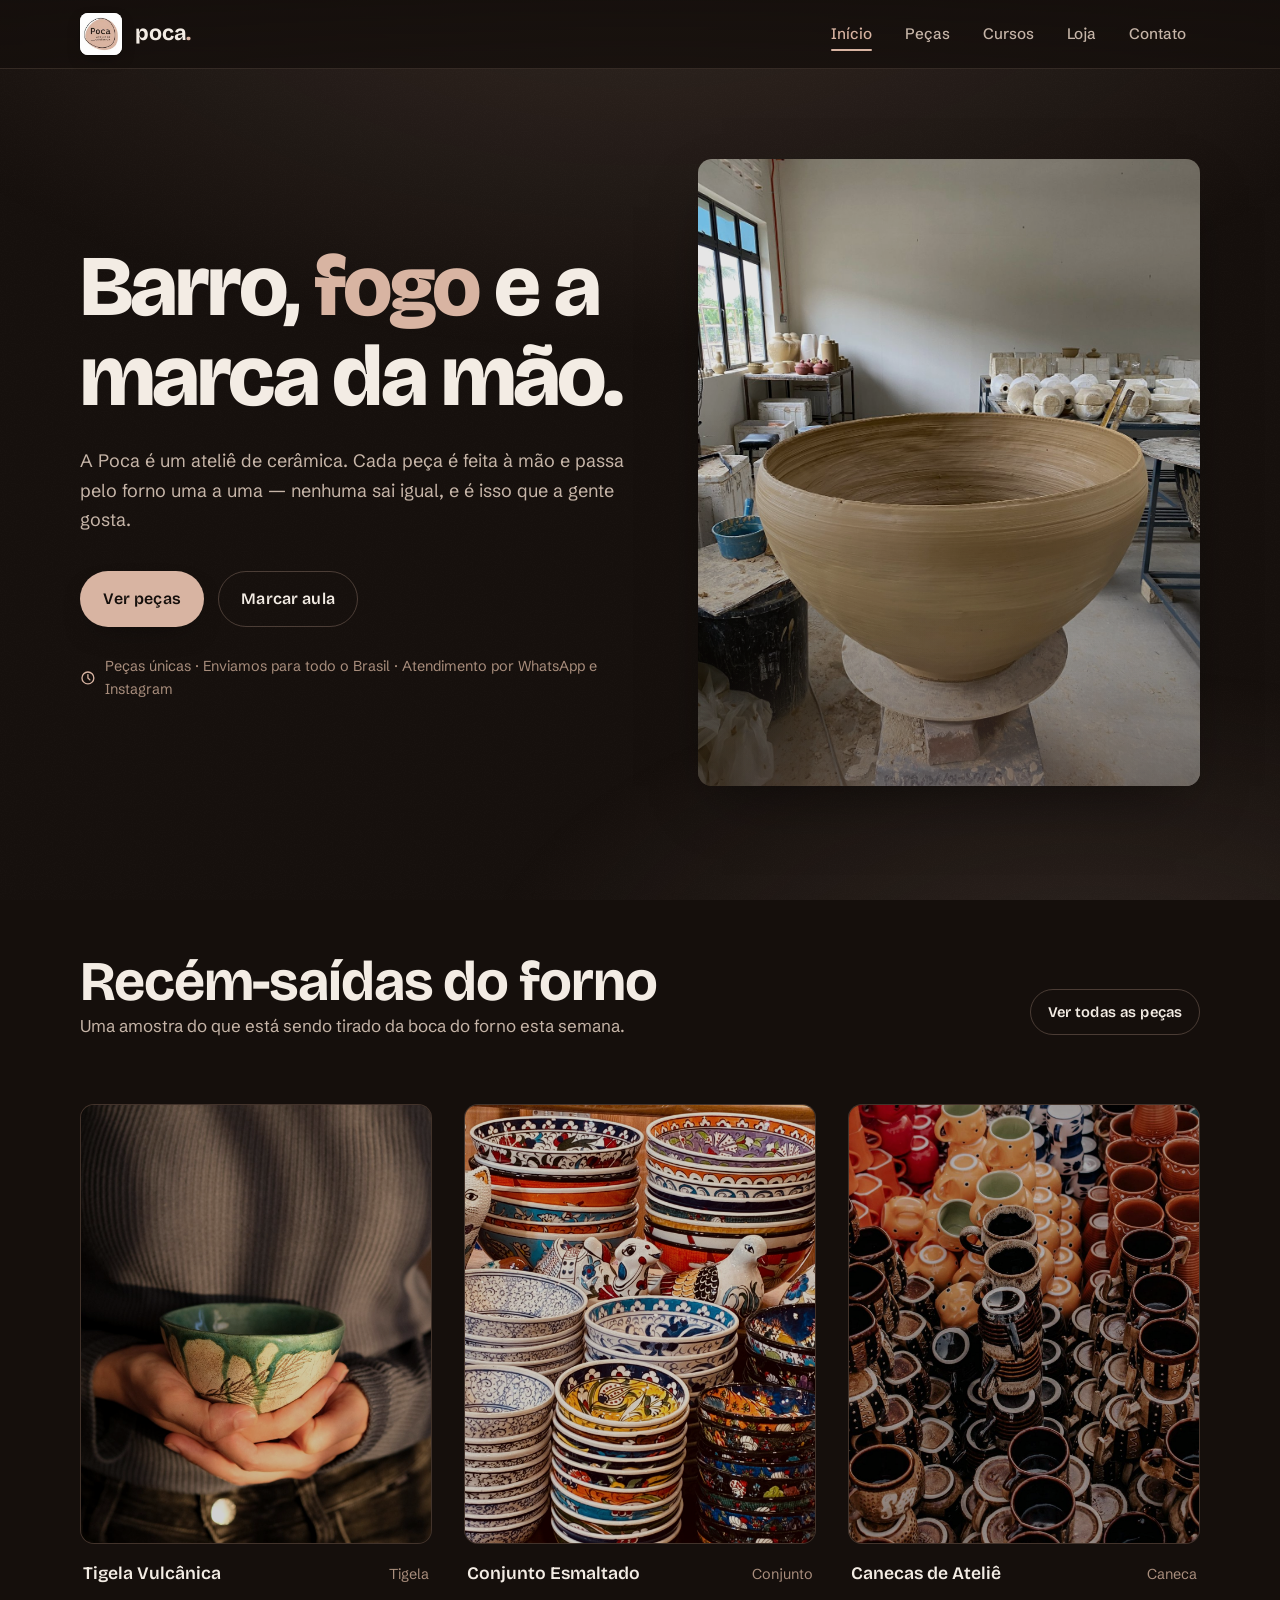
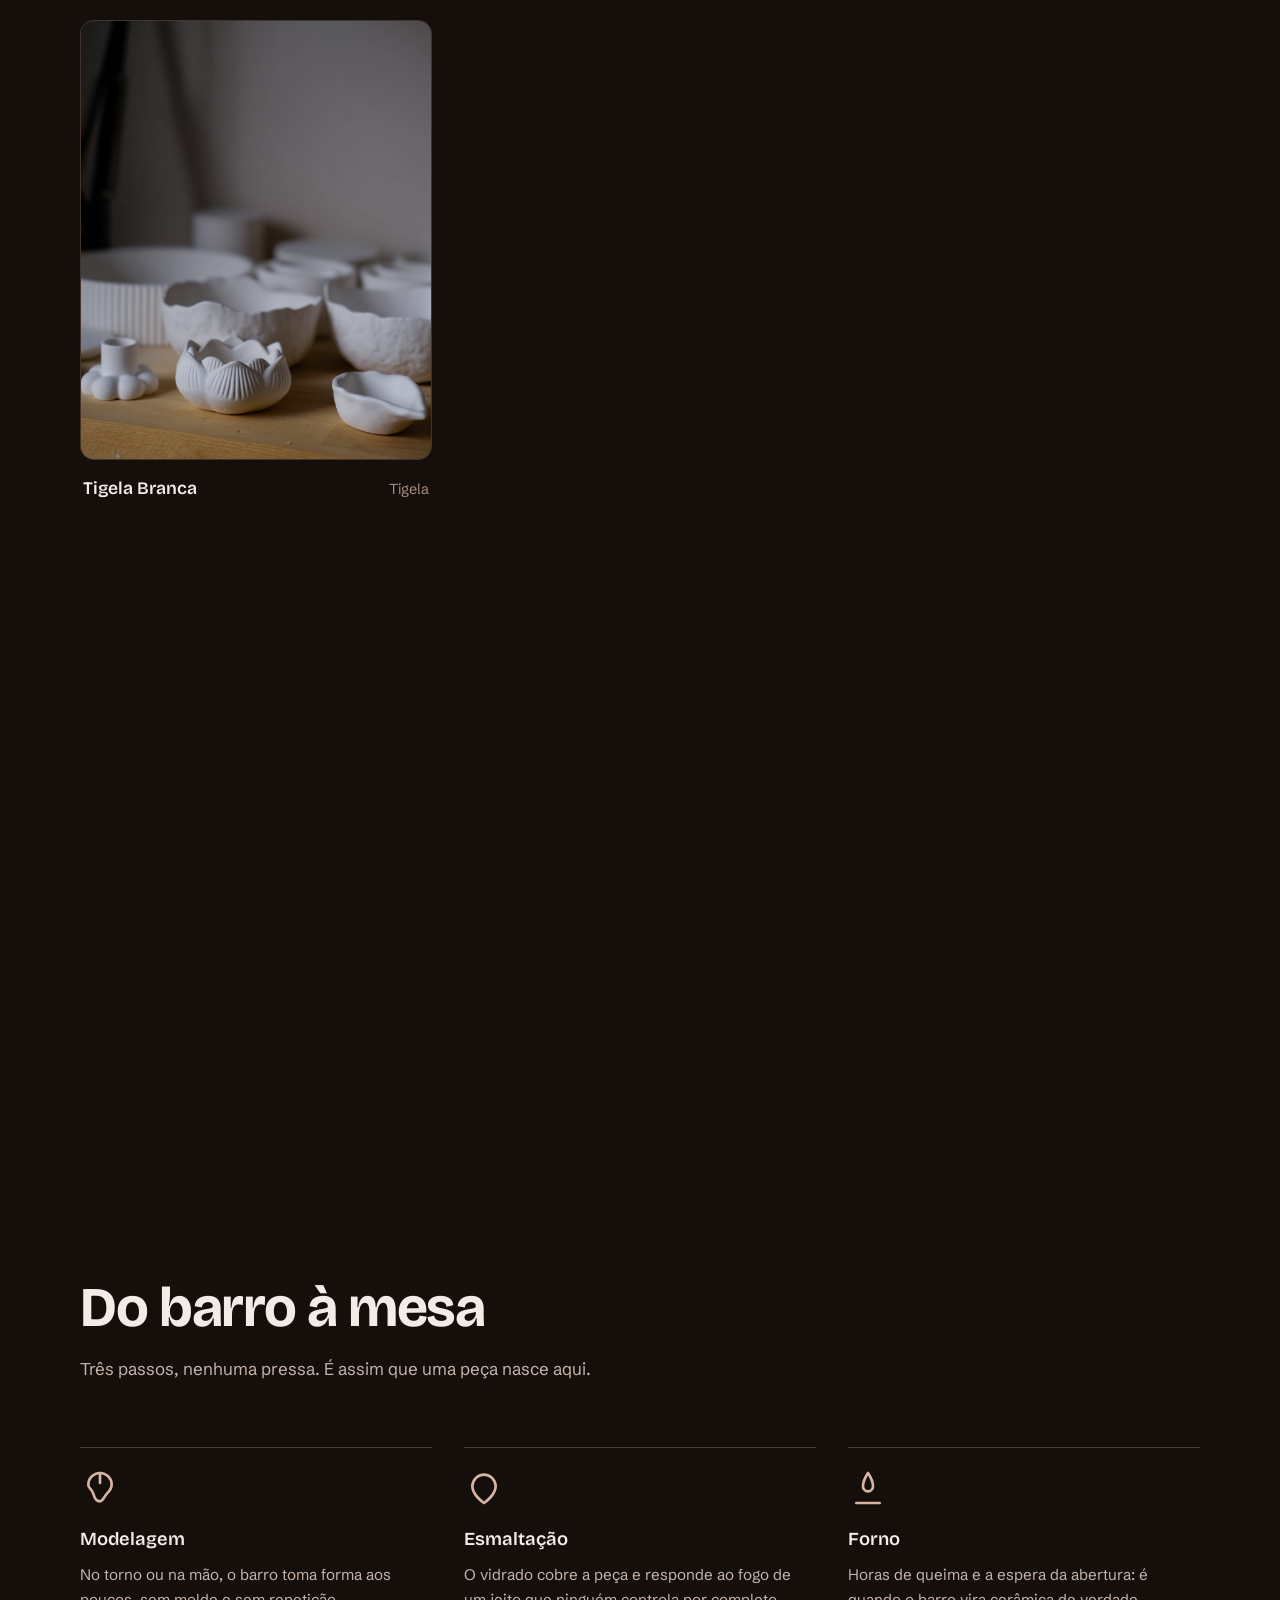
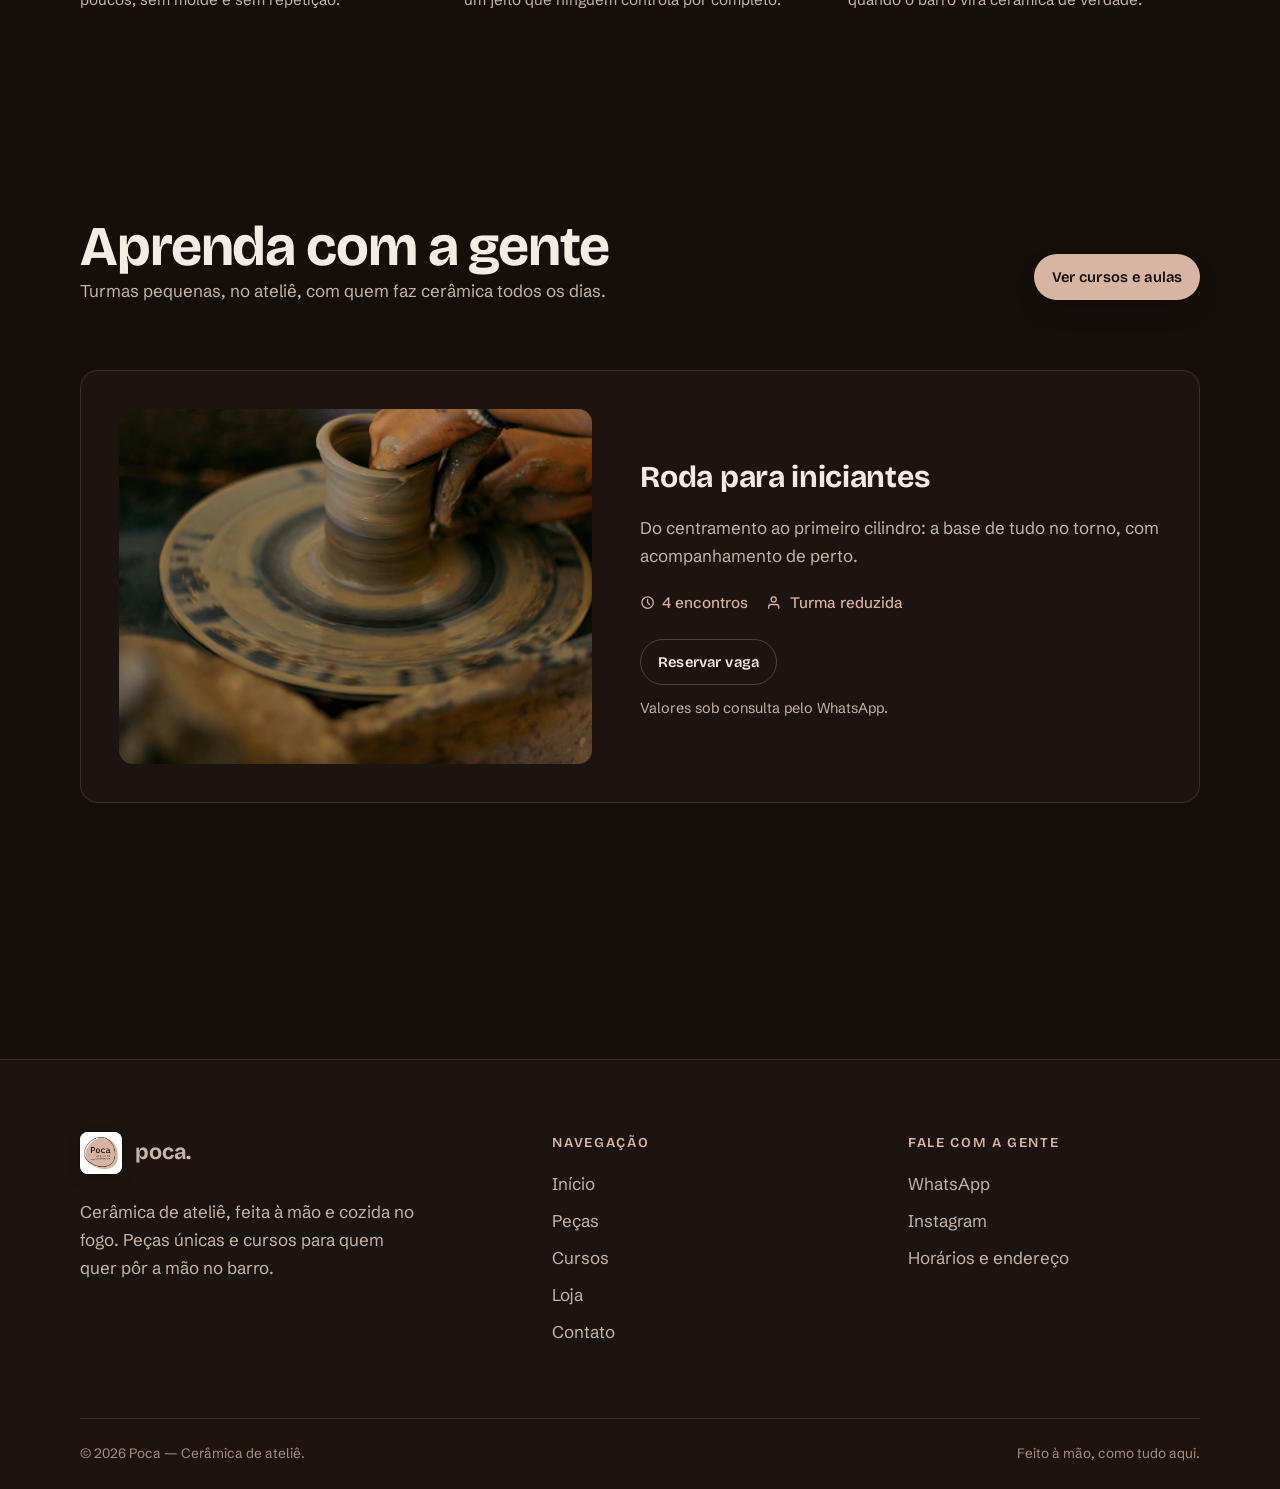
==== index.html @ 8c24e3a8 "Rascunho do site Signed-off-by: José Guilherme Vanz <jvanz@jvanz.com>" ====
<!doctype html>
<html lang="pt-BR">
<head>
  <meta charset="utf-8">
  <meta name="viewport" content="width=device-width, initial-scale=1">
  <title>Poca — Cerâmica de ateliê</title>
  <meta name="description" content="A Poca é um ateliê de cerâmica: peças feitas à mão, cozidas no forno uma a uma. Leve uma para casa ou aprenda a fazer a sua em nossos cursos.">
  <link rel="icon" type="image/svg+xml" href="assets/favicon.svg">
  <link rel="preconnect" href="https://fonts.googleapis.com">
  <link rel="preconnect" href="https://fonts.gstatic.com" crossorigin>
  <link href="https://fonts.googleapis.com/css2?family=Bricolage+Grotesque:wght@500;600;700;800&family=Schibsted+Grotesk:wght@400;500;600;700&display=swap" rel="stylesheet">
  <link rel="stylesheet" href="assets/css/main.css">
</head>
<body>
  <a class="skip-link" href="#conteudo">Pular para o conteúdo</a>

  <header class="site-header">
    <div class="container site-header__inner">
      <a class="brand" href="index.html">
        <span class="brand__tile"><img src="assets/logo.jpg" alt="" width="42" height="42"></span>
        <span class="brand__name">poca<span>.</span></span>
      </a>
      <button class="nav-toggle" aria-expanded="false" aria-controls="site-nav" aria-label="Abrir menu">
        <span></span><span></span><span></span>
      </button>
      <nav class="nav" id="site-nav" aria-label="Principal">
        <a href="index.html" aria-current="page">Início</a>
        <a href="galeria.html">Peças</a>
        <a href="cursos.html">Cursos</a>
        <a href="loja.html">Loja</a>
        <a href="contato.html">Contato</a>
      </nav>
    </div>
  </header>

  <main id="conteudo">
    <section class="hero">
      <div class="container hero__grid">
        <div>
          <h1 class="hero__title reveal">Barro, <em>fogo</em> e a marca da mão.</h1>
          <p class="hero__lede reveal" data-delay="1">A Poca é um ateliê de cerâmica. Cada peça é feita à mão e passa pelo forno uma a uma — nenhuma sai igual, e é isso que a gente gosta.</p>
          <div class="hero__actions reveal" data-delay="2">
            <a class="btn btn--ember" href="galeria.html">Ver peças</a>
            <a class="btn btn--ghost" href="cursos.html">Marcar aula</a>
          </div>
          <p class="hero__note reveal" data-delay="3">
            <svg viewBox="0 0 24 24" fill="none" stroke="currentColor" stroke-width="2" stroke-linecap="round" stroke-linejoin="round" aria-hidden="true"><circle cx="12" cy="12" r="9"/><path d="M12 7v5l3 3"/></svg>
            Peças únicas · Enviamos para todo o Brasil · Atendimento por WhatsApp e Instagram
          </p>
        </div>
        <div class="hero__visual reveal" data-delay="2">
          <svg class="arch hero__arch" viewBox="0 0 200 240" fill="none" aria-hidden="true"><path d="M26 232 V118 a74 74 0 0 1 148 0 V232" stroke="currentColor" stroke-width="5" stroke-linecap="round"/></svg>
          <img src="assets/img/pexels-39584865.jpg" alt="Grande vaso de barro artesanal feito à mão no ateliê" width="1200" height="1500" loading="eager">
        </div>
      </div>
    </section>

    <section class="section section--tight" aria-labelledby="destaques">
      <div class="container">
        <div class="head head--split">
          <div>
            <h2 id="destaques">Recém-saídas do forno</h2>
            <p>Uma amostra do que está sendo tirado da boca do forno esta semana.</p>
          </div>
          <a class="btn btn--ghost btn--sm head-link" href="galeria.html">Ver todas as peças</a>
        </div>
        <div class="pieces">
          <a class="piece reveal" href="galeria.html" data-name="Tigela Vulcânica" data-kind="Tigela">
            <div class="piece__frame"><img src="assets/img/pexels-29230296.jpg" alt="Tigela de cerâmica feita à mão segurada por uma pessoa" loading="lazy"></div>
            <div class="piece__meta"><span class="piece__name">Tigela Vulcânica</span><span class="piece__kind">Tigela</span></div>
          </a>
          <a class="piece reveal" data-delay="1" href="galeria.html" data-name="Conjunto Esmaltado" data-kind="Conjunto">
            <div class="piece__frame"><img src="assets/img/pexels-35234562.jpg" alt="Conjunto de tigelas de cerâmica com padrões pintados à mão" loading="lazy"></div>
            <div class="piece__meta"><span class="piece__name">Conjunto Esmaltado</span><span class="piece__kind">Conjunto</span></div>
          </a>
          <a class="piece reveal" data-delay="2" href="galeria.html" data-name="Canecas de Ateliê" data-kind="Caneca">
            <div class="piece__frame"><img src="assets/img/pexels-13575092.jpg" alt="Canecas e jarras de cerâmica coloridas empilhadas" loading="lazy"></div>
            <div class="piece__meta"><span class="piece__name">Canecas de Ateliê</span><span class="piece__kind">Caneca</span></div>
          </a>
          <a class="piece reveal" data-delay="3" href="galeria.html" data-name="Tigela Branca" data-kind="Tigela">
            <div class="piece__frame"><img src="assets/img/pexels-29312155.jpg" alt="Tigelas brancas artesanais sobre mesa de madeira" loading="lazy"></div>
            <div class="piece__meta"><span class="piece__name">Tigela Branca</span><span class="piece__kind">Tigela</span></div>
          </a>
        </div>
      </div>
    </section>

    <section class="manifesto" aria-label="Manifesto">
      <div class="container reveal">
        <svg class="arch" viewBox="0 0 200 240" fill="none" aria-hidden="true"><path d="M26 232 V118 a74 74 0 0 1 148 0 V232" stroke="currentColor" stroke-width="5" stroke-linecap="round"/></svg>
        <figure>
          <blockquote>Não fazemos peças iguais. Cada uma carrega o <em>dedo de quem fez</em>.</blockquote>
          <figcaption>O ateliê, na hora da abertura do forno</figcaption>
        </figure>
      </div>
    </section>

    <section class="section section--tight" aria-labelledby="processo">
      <div class="container">
        <div class="head">
          <h2 id="processo">Do barro à mesa</h2>
          <p>Três passos, nenhuma pressa. É assim que uma peça nasce aqui.</p>
        </div>
        <div class="process">
          <div class="process__step reveal">
            <div class="process__glyph"><svg viewBox="0 0 24 24" fill="none" stroke="currentColor" stroke-width="1.6" stroke-linecap="round" stroke-linejoin="round" aria-hidden="true"><path d="M12 3a7 7 0 0 1 7 7c0 2.5-1.5 4-3 5.5S14 20 12 20s-3-1-4-4.5S5 12.5 5 10a7 7 0 0 1 7-7Z"/><path d="M12 3v6"/></svg></div>
            <h3>Modelagem</h3>
            <p>No torno ou na mão, o barro toma forma aos poucos, sem molde e sem repetição.</p>
          </div>
          <div class="process__step reveal" data-delay="1">
            <div class="process__glyph"><svg viewBox="0 0 24 24" fill="none" stroke="currentColor" stroke-width="1.6" stroke-linecap="round" stroke-linejoin="round" aria-hidden="true"><path d="M12 21s-7-4.6-7-10a7 7 0 0 1 14 0c0 5.4-7 10-7 10Z"/></svg></div>
            <h3>Esmaltação</h3>
            <p>O vidrado cobre a peça e responde ao fogo de um jeito que ninguém controla por completo.</p>
          </div>
          <div class="process__step reveal" data-delay="2">
            <div class="process__glyph"><svg viewBox="0 0 24 24" fill="none" stroke="currentColor" stroke-width="1.6" stroke-linecap="round" stroke-linejoin="round" aria-hidden="true"><path d="M12 3c2 3 3 5 3 8a3 3 0 0 1-6 0c0-3 1-5 3-8Z"/><path d="M5 21h14"/></svg></div>
            <h3>Forno</h3>
            <p>Horas de queima e a espera da abertura: é quando o barro vira cerâmica de verdade.</p>
          </div>
        </div>
      </div>
    </section>

    <section class="section" aria-labelledby="aprenda">
      <div class="container">
        <div class="head head--split">
          <div>
            <h2 id="aprenda">Aprenda com a gente</h2>
            <p>Turmas pequenas, no ateliê, com quem faz cerâmica todos os dias.</p>
          </div>
          <a class="btn btn--ember btn--sm head-link" href="cursos.html">Ver cursos e aulas</a>
        </div>
        <div class="classes">
          <article class="class reveal">
            <div class="class__img"><img src="assets/img/pexels-33878963.jpg" alt="Mãos moldando barro no torno de oleiro" loading="lazy"></div>
            <div>
              <h3>Roda para iniciantes</h3>
              <p>Do centramento ao primeiro cilindro: a base de tudo no torno, com acompanhamento de perto.</p>
              <ul class="class__facts">
                <li><svg viewBox="0 0 24 24" fill="none" stroke="currentColor" stroke-width="2" stroke-linecap="round" stroke-linejoin="round" aria-hidden="true"><circle cx="12" cy="12" r="9"/><path d="M12 7v5l3 3"/></svg>4 encontros</li>
                <li><svg viewBox="0 0 24 24" fill="none" stroke="currentColor" stroke-width="2" stroke-linecap="round" stroke-linejoin="round" aria-hidden="true"><path d="M17 21v-2a4 4 0 0 0-4-4H5a4 4 0 0 0-4 4v2"/><circle cx="9" cy="7" r="4"/></svg>Turma reduzida</li>
              </ul>
              <div class="class__cta">
                <a class="btn btn--ghost btn--sm" href="https://wa.me/5511999999999" data-wa="Olá! Gostaria de reservar uma vaga no curso Roda para iniciantes na Poca. Pode me passar os próximos horários?">Reservar vaga</a>
              </div>
              <p class="class__price">Valores sob consulta pelo WhatsApp.</p>
            </div>
          </article>
        </div>
      </div>
    </section>
  </main>

  <footer class="site-footer">
    <div class="container">
      <div class="site-footer__inner">
        <div class="site-footer__brand">
          <a class="brand" href="index.html">
            <span class="brand__tile"><img src="assets/logo.jpg" alt="" width="42" height="42"></span>
            <span class="brand__name">poca<span>.</span></span>
          </a>
          <p>Cerâmica de ateliê, feita à mão e cozida no fogo. Peças únicas e cursos para quem quer pôr a mão no barro.</p>
        </div>
        <div>
          <p class="site-footer__h">Navegação</p>
          <ul>
            <li><a href="index.html">Início</a></li>
            <li><a href="galeria.html">Peças</a></li>
            <li><a href="cursos.html">Cursos</a></li>
            <li><a href="loja.html">Loja</a></li>
            <li><a href="contato.html">Contato</a></li>
          </ul>
        </div>
        <div>
          <p class="site-footer__h">Fale com a gente</p>
          <ul>
            <li><a href="https://wa.me/5511999999999" data-wa="Olá! Vim pelo site da Poca e gostaria de mais informações.">WhatsApp</a></li>
            <li><a href="https://instagram.com/poca.ceramica" data-ig>Instagram</a></li>
            <li><a href="contato.html">Horários e endereço</a></li>
          </ul>
        </div>
      </div>
      <div class="site-footer__bottom">
        <span>© <span data-year></span> Poca — Cerâmica de ateliê.</span>
        <span>Feito à mão, como tudo aqui.</span>
      </div>
    </div>
  </footer>

  <script src="assets/js/main.js"></script>
  <script>document.querySelector('[data-year]').textContent = new Date().getFullYear();</script>
</body>
</html>
---- assets/css/main.css ----
/* ============================================================
   POCA — Cerâmica de ateliê
   "A Fornalha" — the kiln interior
   ============================================================ */

:root {
  /* ---- palette (pinned by the Poca logo: clay on white) ---- */
  --ink: #150f0c;          /* soot-black brown: the kiln ground */
  --ink-2: #1c1410;        /* raised surface */
  --ink-3: #251a14;        /* higher surface / card */
  --brick: #5b4b43;        /* kiln brick (logo deep brown) */
  --brick-deep: #3b2f28;
  --ember: #d8b4a2;        /* fire-glow terracotta (logo clay) */
  --ember-pale: #e5c3b3;
  --ember-deep: #c09479;
  --clay: #a98e7d;         /* muted clay for secondary text */
  --tile: #f3ece4;         /* the white shelf tile */
  --text: #f3ece4;
  --text-muted: #c6b5a8;
  --line: rgba(216, 180, 162, 0.16);
  --line-strong: rgba(216, 180, 162, 0.28);

  /* ---- type ---- */
  --font-display: "Bricolage Grotesque", "Schibsted Grotesk", system-ui, sans-serif;
  --font-body: "Schibsted Grotesk", system-ui, sans-serif;

  /* ---- measure & rhythm ---- */
  --maxw: 76rem;
  --gutter: clamp(1.25rem, 4vw, 3rem);
  --section: clamp(4.5rem, 10vw, 8.5rem);
  --radius: 14px;

  --shadow: 0 24px 60px -24px rgba(0, 0, 0, 0.55);

  color-scheme: dark;
}

/* ============================ reset ============================ */
*, *::before, *::after { box-sizing: border-box; }
html { -webkit-text-size-adjust: 100%; scroll-behavior: smooth; }
@media (prefers-reduced-motion: reduce) { html { scroll-behavior: auto; } }
body {
  margin: 0;
  font-family: var(--font-body);
  font-size: 1.0625rem;
  line-height: 1.65;
  color: var(--text);
  background-color: var(--ink);
  -webkit-font-smoothing: antialiased;
  text-rendering: optimizeLegibility;
}
img, svg, video { display: block; max-width: 100%; }
a { color: inherit; }
button, input, textarea { font: inherit; color: inherit; }
h1, h2, h3, h4, p, ul, ol, figure { margin: 0; }
ul, ol { padding: 0; }
li { list-style: none; }

/* browser surfaces carry the design too */
::selection { background: var(--ember); color: var(--ink); }
:focus-visible {
  outline: 2px solid var(--ember);
  outline-offset: 3px;
  border-radius: 2px;
}
::-webkit-scrollbar { width: 12px; }
::-webkit-scrollbar-track { background: var(--ink); }
::-webkit-scrollbar-thumb {
  background: var(--brick-deep);
  border: 3px solid var(--ink);
  border-radius: 8px;
}
::-webkit-scrollbar-thumb:hover { background: var(--brick); }
:root { scrollbar-color: var(--brick-deep) var(--ink); scrollbar-width: thin; }
input::placeholder, textarea::placeholder { color: var(--clay); }

/* ============================ ambient: soot grain + fire light ============================ */
body::before {
  content: "";
  position: fixed;
  inset: 0;
  z-index: -2;
  pointer-events: none;
  background:
    radial-gradient(120% 90% at 50% -10%, rgba(216, 180, 162, 0.16), transparent 55%),
    radial-gradient(80% 60% at 85% 110%, rgba(91, 75, 67, 0.35), transparent 60%);
}
body::after {
  content: "";
  position: fixed;
  inset: 0;
  z-index: -1;
  pointer-events: none;
  opacity: 0.5;
  background-image: url("data:image/svg+xml,%3Csvg xmlns='http://www.w3.org/2000/svg' width='140' height='140'%3E%3Cfilter id='n'%3E%3CfeTurbulence type='fractalNoise' baseFrequency='0.9' numOctaves='2' stitchTiles='stitch'/%3E%3CfeColorMatrix type='saturate' values='0'/%3E%3C/filter%3E%3Crect width='100%25' height='100%25' filter='url(%23n)' opacity='0.05'/%3E%3C/svg%3E");
}

/* ============================ layout ============================ */
.container {
  width: 100%;
  max-width: var(--maxw);
  margin-inline: auto;
  padding-inline: var(--gutter);
}
.section { padding-block: var(--section); }
.section--tight { padding-block: calc(var(--section) * 0.6); }
.lead {
  font-family: var(--font-display);
  font-weight: 600;
  font-size: clamp(1.05rem, 1.6vw, 1.2rem);
  letter-spacing: 0.01em;
  color: var(--ember);
}

/* section heading block */
.head {
  display: grid;
  gap: 1rem;
  margin-bottom: clamp(2.25rem, 5vw, 4rem);
}
.head h2 {
  font-family: var(--font-display);
  font-weight: 700;
  font-size: clamp(2rem, 4.6vw, 3.5rem);
  line-height: 1.08;
  letter-spacing: -0.02em;
  text-wrap: balance;
}
.head--compact h2 { font-size: clamp(1.8rem, 3.6vw, 2.6rem); }
.head p {
  max-width: 62ch;
  color: var(--text-muted);
  font-size: 1.0625rem;
}
.head--split {
  display: flex;
  flex-wrap: wrap;
  align-items: end;
  justify-content: space-between;
  gap: 1.5rem;
}
.head--split .head-link { margin-bottom: 0.35rem; }

/* ============================ arch — the kiln mouth (signature gesture) ============================ */
.arch {
  display: block;
  width: min(100%, 15rem);
  height: auto;
  color: var(--brick);
}
.arch path { vector-effect: non-scaling-stroke; }
.arch--ember { color: var(--ember); }
.arch--line { color: var(--line-strong); }

/* ============================ header / nav ============================ */
.site-header {
  position: sticky;
  top: 0;
  z-index: 40;
  background: linear-gradient(180deg, rgba(21, 15, 12, 0.94), rgba(21, 15, 12, 0.82));
  backdrop-filter: blur(10px) saturate(1.05);
  -webkit-backdrop-filter: blur(10px) saturate(1.05);
  border-bottom: 1px solid var(--line);
}
.site-header__inner {
  display: flex;
  align-items: center;
  justify-content: space-between;
  gap: 1rem;
  height: 4.25rem;
}
.brand {
  display: inline-flex;
  align-items: center;
  gap: 0.85rem;
  text-decoration: none;
}
.brand__tile {
  width: 2.6rem;
  height: 2.6rem;
  flex: none;
  display: grid;
  place-items: center;
  background: var(--tile);
  border-radius: 8px;
  box-shadow: 0 0 0 1px rgba(0, 0, 0, 0.18), 0 6px 16px -6px rgba(0, 0, 0, 0.5);
  overflow: hidden;
}
.brand__tile img { width: 100%; height: 100%; object-fit: cover; }
.brand__name {
  font-family: var(--font-display);
  font-weight: 700;
  font-size: 1.35rem;
  letter-spacing: -0.01em;
  line-height: 1;
}
.brand__name span { color: var(--ember); }

.nav { display: flex; align-items: center; gap: 0.25rem; }
.nav a {
  position: relative;
  text-decoration: none;
  padding: 0.55rem 0.9rem;
  font-size: 0.95rem;
  font-weight: 500;
  color: var(--text-muted);
  border-radius: 8px;
  transition: color 0.2s ease, background-color 0.2s ease;
}
.nav a:hover { color: var(--text); background: var(--ink-3); }
.nav a[aria-current="page"] { color: var(--ember); }
.nav a[aria-current="page"]::after {
  content: "";
  position: absolute;
  left: 0.9rem;
  right: 0.9rem;
  bottom: 0.28rem;
  height: 2px;
  background: var(--ember);
  border-radius: 2px;
}

.nav-toggle {
  display: none;
  width: 2.75rem;
  height: 2.75rem;
  border: 1px solid var(--line-strong);
  border-radius: 10px;
  background: var(--ink-2);
  cursor: pointer;
  place-items: center;
}
.nav-toggle span { display: block; width: 18px; height: 2px; background: var(--text); }
.nav-toggle span + span { margin-top: 5px; }

/* ============================ buttons ============================ */
.btn {
  display: inline-flex;
  align-items: center;
  justify-content: center;
  gap: 0.55rem;
  padding: 0.85rem 1.4rem;
  border-radius: 999px;
  font-family: var(--font-display);
  font-weight: 600;
  font-size: 1rem;
  letter-spacing: 0.01em;
  text-decoration: none;
  border: 1px solid transparent;
  cursor: pointer;
  transition: transform 0.18s ease, box-shadow 0.25s ease, background-color 0.25s ease, border-color 0.25s ease, color 0.2s ease;
}
.btn:active { transform: translateY(1px); }
.btn--ember {
  background: var(--ember);
  color: var(--ink);
  box-shadow: 0 12px 30px -16px rgba(0, 0, 0, 0.55);
}
.btn--ember:hover {
  background: var(--ember-pale);
  box-shadow: 0 18px 42px -18px rgba(0, 0, 0, 0.6);
  transform: translateY(-1px);
}
.btn--ghost {
  border-color: var(--line-strong);
  color: var(--text);
  background: transparent;
}
.btn--ghost:hover { border-color: var(--ember); color: var(--ember); }
.btn--sm { padding: 0.6rem 1.05rem; font-size: 0.92rem; }
.btn--icon svg { width: 1.05em; height: 1.05em; }

/* ============================ hero ============================ */
.hero {
  position: relative;
  min-height: min(88vh, 54rem);
  display: grid;
  align-items: center;
  padding-block: clamp(3rem, 7vw, 6rem);
}
.hero__grid {
  display: grid;
  grid-template-columns: minmax(0, 1.05fr) minmax(0, 0.95fr);
  gap: clamp(2rem, 5vw, 4.5rem);
  align-items: center;
}
.hero__title {
  font-family: var(--font-display);
  font-weight: 800;
  font-size: clamp(2.6rem, 7vw, 5.4rem);
  line-height: 1.04;
  letter-spacing: -0.03em;
  text-wrap: balance;
}
.hero__title em {
  font-style: normal;
  color: var(--ember);
}
.hero__lede {
  margin-top: 1.5rem;
  max-width: 52ch;
  color: var(--text-muted);
  font-size: 1.125rem;
}
.hero__actions {
  margin-top: 2.25rem;
  display: flex;
  flex-wrap: wrap;
  gap: 0.85rem;
}
.hero__note {
  margin-top: 1.75rem;
  display: flex;
  align-items: center;
  gap: 0.6rem;
  color: var(--clay);
  font-size: 0.9rem;
}
.hero__note svg { width: 1.1em; height: 1.1em; color: var(--ember); flex: none; }

.page-title {
  font-family: var(--font-display);
  font-weight: 800;
  font-size: clamp(2.4rem, 6vw, 4rem);
  line-height: 1.04;
  letter-spacing: -0.03em;
  text-wrap: balance;
}
.hero__actions--center { justify-content: center; margin-top: 1.75rem; }

.hero__visual {
  position: relative;
  aspect-ratio: 4 / 5;
  border-radius: var(--radius);
  overflow: hidden;
  box-shadow: var(--shadow);
  background: var(--ink-3);
}
.hero__visual img {
  width: 100%;
  height: 100%;
  object-fit: cover;
  filter: saturate(0.92) contrast(1.02) brightness(0.9);
  transition: filter 0.5s ease, transform 0.7s cubic-bezier(0.16, 1, 0.3, 1);
}
.hero__visual::after {
  content: "";
  position: absolute;
  inset: 0;
  background:
    radial-gradient(120% 80% at 50% 120%, rgba(216, 180, 162, 0.35), transparent 60%),
    linear-gradient(180deg, transparent 40%, rgba(21, 15, 12, 0.55));
  pointer-events: none;
}
.hero__visual:hover img { transform: scale(1.04); filter: saturate(1) contrast(1.02) brightness(0.95); }
.hero__arch {
  position: absolute;
  left: 50%;
  top: 0;
  transform: translateX(-50%);
  width: 84%;
  height: 100%;
  color: var(--line-strong);
  pointer-events: none;
}

/* ============================ pieces (product cards) ============================ */
.pieces {
  display: grid;
  grid-template-columns: repeat(auto-fill, minmax(16.5rem, 1fr));
  gap: clamp(1.25rem, 3vw, 2rem);
}
.piece {
  position: relative;
  display: block;
  text-decoration: none;
  border-radius: var(--radius);
}
.piece__frame {
  position: relative;
  aspect-ratio: 4 / 5;
  border-radius: var(--radius);
  overflow: hidden;
  background: var(--ink-3);
  border: 1px solid var(--line);
  transition: box-shadow 0.4s ease, border-color 0.4s ease, transform 0.4s cubic-bezier(0.16, 1, 0.3, 1);
}
.piece__frame img {
  width: 100%;
  height: 100%;
  object-fit: cover;
  filter: saturate(0.9) contrast(1.02) brightness(0.82);
  transition: filter 0.5s ease, transform 0.7s cubic-bezier(0.16, 1, 0.3, 1);
}
/* the fire-glow: a piece pulled to the kiln mouth */
.piece__frame::after {
  content: "";
  position: absolute;
  inset: 0;
  background: radial-gradient(100% 70% at 50% 100%, rgba(216, 180, 162, 0.5), transparent 62%);
  opacity: 0;
  transition: opacity 0.5s ease;
  pointer-events: none;
}
.piece:hover .piece__frame,
.piece:focus-visible .piece__frame {
  border-color: var(--ember);
  transform: translateY(-4px);
  box-shadow: var(--shadow);
}
.piece:hover .piece__frame img,
.piece:focus-visible .piece__frame img {
  filter: saturate(1.04) contrast(1.03) brightness(0.96);
  transform: scale(1.05);
}
.piece:hover .piece__frame::after,
.piece:focus-visible .piece__frame::after { opacity: 1; }

.piece__meta {
  display: flex;
  align-items: baseline;
  justify-content: space-between;
  gap: 0.75rem;
  padding: 0.9rem 0.2rem 0;
}
.piece__name {
  font-family: var(--font-display);
  font-weight: 600;
  font-size: 1.1rem;
}
.piece__kind { color: var(--clay); font-size: 0.9rem; }
.piece__price {
  flex: none;
  font-weight: 500;
  font-size: 0.95rem;
  color: var(--ember);
}

/* ============================ gallery (filter + lightbox) ============================ */
.filterbar {
  display: flex;
  flex-wrap: wrap;
  gap: 0.5rem;
  margin-bottom: clamp(2rem, 4vw, 3rem);
}
.filterbar button {
  border: 1px solid var(--line-strong);
  background: transparent;
  color: var(--text-muted);
  padding: 0.5rem 1.05rem;
  border-radius: 999px;
  cursor: pointer;
  font-weight: 500;
  font-size: 0.92rem;
  transition: all 0.2s ease;
}
.filterbar button:hover { color: var(--text); border-color: var(--ember); }
.filterbar button[aria-pressed="true"] {
  background: var(--ember);
  color: var(--ink);
  border-color: var(--ember);
  font-weight: 600;
}

.lightbox {
  position: fixed;
  inset: 0;
  z-index: 60;
  display: grid;
  place-items: center;
  padding: 2rem;
  background: rgba(12, 8, 6, 0.9);
  backdrop-filter: blur(6px);
  opacity: 0;
  pointer-events: none;
  transition: opacity 0.3s ease;
}
.lightbox.is-open { opacity: 1; pointer-events: auto; }
.lightbox__panel {
  position: relative;
  max-width: 52rem;
  width: 100%;
  display: grid;
  gap: 1rem;
}
.lightbox__img {
  aspect-ratio: 4 / 3;
  width: 100%;
  object-fit: cover;
  border-radius: var(--radius);
  box-shadow: var(--shadow);
}
.lightbox__caption {
  display: flex;
  justify-content: space-between;
  align-items: center;
  gap: 1rem;
}
.lightbox__name { font-family: var(--font-display); font-weight: 600; font-size: 1.2rem; }
.lightbox__close {
  position: absolute;
  top: -0.5rem;
  right: 0;
  width: 2.6rem;
  height: 2.6rem;
  border: 1px solid var(--line-strong);
  border-radius: 50%;
  background: var(--ink-2);
  color: var(--text);
  cursor: pointer;
  display: grid;
  place-items: center;
}
.lightbox__close:hover { color: var(--ember); border-color: var(--ember); }

/* ============================ class / workshop cards ============================ */
.classes { display: grid; gap: clamp(1.25rem, 3vw, 2rem); }
.class {
  display: grid;
  grid-template-columns: minmax(0, 1fr) minmax(0, 1.1fr);
  gap: clamp(1.5rem, 4vw, 3rem);
  padding: clamp(1.5rem, 3vw, 2.5rem);
  border: 1px solid var(--line);
  border-radius: calc(var(--radius) + 4px);
  background: var(--ink-2);
  align-items: center;
  transition: border-color 0.3s ease, box-shadow 0.3s ease;
}
.class:hover { border-color: var(--line-strong); box-shadow: var(--shadow); }
.class__img {
  aspect-ratio: 4 / 3;
  border-radius: var(--radius);
  overflow: hidden;
  background: var(--ink-3);
}
.class__img img { width: 100%; height: 100%; object-fit: cover; filter: saturate(0.9) brightness(0.85); }
.class h2, .class h3 {
  font-family: var(--font-display);
  font-weight: 700;
  font-size: clamp(1.4rem, 2.4vw, 1.9rem);
  letter-spacing: -0.01em;
}
.class p { color: var(--text-muted); margin-top: 0.75rem; max-width: 58ch; }
.class__facts {
  display: flex;
  flex-wrap: wrap;
  gap: 0.5rem 1.25rem;
  margin-top: 1.25rem;
  color: var(--ember);
  font-weight: 500;
  font-size: 0.95rem;
}
.class__facts li { display: inline-flex; align-items: center; gap: 0.4rem; }
.class__facts svg { width: 1em; height: 1em; }
.class__cta { margin-top: 1.5rem; }
.class__price { color: var(--clay); margin-top: 0.75rem; font-size: 0.9rem; }

/* ============================ info / process strip ============================ */
.process {
  display: grid;
  grid-template-columns: repeat(3, 1fr);
  gap: clamp(1.25rem, 3vw, 2rem);
}
.process__step {
  padding-top: 1.25rem;
  border-top: 1px solid var(--line-strong);
}
.process__glyph {
  width: 2.5rem;
  height: 2.5rem;
  display: grid;
  place-items: center;
  color: var(--ember);
  margin-bottom: 1rem;
}
.process__glyph svg { width: 100%; height: 100%; }
.process__step h3 { font-family: var(--font-display); font-weight: 600; font-size: 1.15rem; }
.process__step p { color: var(--text-muted); font-size: 0.95rem; margin-top: 0.5rem; }

/* ============================ quote / manifesto ============================ */
.manifesto {
  position: relative;
  padding-block: clamp(4rem, 9vw, 7rem);
  text-align: center;
}
.manifesto .arch { margin-inline: auto; margin-bottom: 1.5rem; width: 6rem; color: var(--ember); }
.manifesto blockquote {
  font-family: var(--font-display);
  font-weight: 600;
  font-size: clamp(1.6rem, 3.8vw, 2.9rem);
  line-height: 1.18;
  letter-spacing: -0.015em;
  max-width: 22ch;
  margin-inline: auto;
  text-wrap: balance;
}
.manifesto blockquote em { font-style: normal; color: var(--ember); }
.manifesto figcaption {
  margin-top: 1.5rem;
  color: var(--clay);
  font-size: 0.95rem;
}

/* ============================ shop rows ============================ */
.shop-list { display: grid; gap: 1px; background: var(--line); border: 1px solid var(--line); border-radius: calc(var(--radius) + 4px); overflow: hidden; }
.shop-item {
  display: grid;
  grid-template-columns: 6rem minmax(0, 1fr) auto auto;
  align-items: center;
  gap: 1.25rem;
  padding: 1rem 1.25rem;
  background: var(--ink-2);
  transition: background-color 0.25s ease;
}
.shop-item:hover { background: var(--ink-3); }
.shop-item__img {
  width: 6rem;
  height: 6rem;
  border-radius: 10px;
  overflow: hidden;
  background: var(--ink-3);
  flex: none;
}
.shop-item__img img { width: 100%; height: 100%; object-fit: cover; filter: saturate(0.9) brightness(0.85); }
.shop-item__name { font-family: var(--font-display); font-weight: 600; font-size: 1.1rem; }
.shop-item__desc { color: var(--clay); font-size: 0.9rem; margin-top: 0.1rem; }
.shop-item__price { font-weight: 500; color: var(--ember); white-space: nowrap; }

/* ============================ contact ============================ */
.contact-grid {
  display: grid;
  grid-template-columns: minmax(0, 1fr) minmax(0, 1fr);
  gap: clamp(2rem, 5vw, 4rem);
  align-items: start;
}
.channels { display: grid; gap: 1rem; }
.channel {
  display: flex;
  align-items: center;
  gap: 1rem;
  padding: 1.25rem 1.5rem;
  border: 1px solid var(--line);
  border-radius: var(--radius);
  background: var(--ink-2);
  text-decoration: none;
  transition: border-color 0.25s ease, box-shadow 0.25s ease, transform 0.25s ease;
}
.channel:hover { border-color: var(--ember); box-shadow: var(--shadow); transform: translateY(-2px); }
.channel__glyph {
  width: 2.75rem;
  height: 2.75rem;
  flex: none;
  display: grid;
  place-items: center;
  border-radius: 10px;
  background: var(--ink-3);
  color: var(--ember);
}
.channel__glyph svg { width: 1.35rem; height: 1.35rem; }
.channel__label { font-family: var(--font-display); font-weight: 600; font-size: 1.05rem; }
.channel__hint { color: var(--text-muted); font-size: 0.9rem; }

.info-list { display: grid; gap: 0.75rem; }
.info-list li {
  display: flex;
  gap: 0.8rem;
  color: var(--text-muted);
  padding-top: 0.85rem;
  padding-bottom: 0.85rem;
  border-bottom: 1px solid var(--line);
}
.info-list li:last-child { border-bottom: none; }
.info-list svg { width: 1.15rem; height: 1.15rem; color: var(--ember); flex: none; margin-top: 0.2rem; }
.info-list strong { color: var(--text); font-weight: 600; display: block; }
.map-frame {
  margin-top: 2rem;
  aspect-ratio: 16 / 9;
  border-radius: var(--radius);
  overflow: hidden;
  border: 1px solid var(--line);
  background: var(--ink-2);
}
.map-frame iframe { width: 100%; height: 100%; border: 0; filter: grayscale(0.3) contrast(1.02); }

/* ============================ footer ============================ */
.site-footer {
  margin-top: var(--section);
  border-top: 1px solid var(--line);
  background: var(--ink-2);
}
.site-footer__inner {
  display: grid;
  grid-template-columns: 1.4fr 1fr 1fr;
  gap: clamp(2rem, 5vw, 4rem);
  padding-block: clamp(3rem, 6vw, 4.5rem);
}
.site-footer__h {
  font-family: var(--font-display);
  font-weight: 600;
  font-size: 0.85rem;
  letter-spacing: 0.12em;
  text-transform: uppercase;
  color: var(--ember);
  margin-bottom: 1rem;
}
.site-footer a { color: var(--text-muted); text-decoration: none; }
.site-footer a:hover { color: var(--ember); }
.site-footer ul { display: grid; gap: 0.55rem; }
.site-footer__brand p { color: var(--text-muted); max-width: 34ch; margin-top: 1rem; }
.site-footer__bottom {
  display: flex;
  flex-wrap: wrap;
  justify-content: space-between;
  gap: 0.75rem;
  padding-top: 1.5rem;
  padding-bottom: 1.5rem;
  border-top: 1px solid var(--line);
  color: var(--clay);
  font-size: 0.85rem;
}

/* ============================ reveal motion (one authored gesture) ============================ */
/* Progressive enhancement: content is visible by default; JS adds .js and
   animates the entrance from an already-visible state. */
.js .reveal {
  opacity: 0;
  transform: translateY(22px);
  transition: opacity 0.7s cubic-bezier(0.16, 1, 0.3, 1), transform 0.7s cubic-bezier(0.16, 1, 0.3, 1);
}
.js .reveal.is-visible { opacity: 1; transform: none; }
.js .reveal[data-delay="1"] { transition-delay: 90ms; }
.js .reveal[data-delay="2"] { transition-delay: 180ms; }
.js .reveal[data-delay="3"] { transition-delay: 270ms; }
@media (prefers-reduced-motion: reduce) {
  .js .reveal { opacity: 1; transform: none; transition: none; }
  * { animation: none !important; }
}

/* ============================ utilities ============================ */
.skip-link {
  position: absolute;
  left: 1rem;
  top: -100px;
  z-index: 100;
  padding: 0.7rem 1.1rem;
  background: var(--ember);
  color: var(--ink);
  border-radius: 8px;
  font-weight: 600;
  text-decoration: none;
  transition: top 0.2s ease;
}
.skip-link:focus { top: 1rem; }
.sr-only {
  position: absolute;
  width: 1px; height: 1px;
  padding: 0; margin: -1px;
  overflow: hidden;
  clip: rect(0 0 0 0);
  white-space: nowrap;
  border: 0;
}

/* ============================ responsive ============================ */
@media (max-width: 880px) {
  .hero__grid { grid-template-columns: 1fr; }
  .hero__visual { order: -1; aspect-ratio: 4 / 3; max-height: 52vh; }
  .class { grid-template-columns: 1fr; }
  .contact-grid { grid-template-columns: 1fr; }
  .process { grid-template-columns: 1fr; }
  .site-footer__inner { grid-template-columns: 1fr 1fr; }
}

@media (max-width: 720px) {
  .nav {
    position: fixed;
    inset: 4.25rem 0 auto 0;
    flex-direction: column;
    align-items: stretch;
    padding: 1rem var(--gutter) 1.5rem;
    background: var(--ink);
    border-bottom: 1px solid var(--line);
    transform: translateY(-12px);
    opacity: 0;
    pointer-events: none;
    transition: transform 0.25s ease, opacity 0.25s ease;
  }
  .nav.is-open { transform: none; opacity: 1; pointer-events: auto; }
  .nav a { padding: 0.9rem 0.75rem; font-size: 1.05rem; }
  .nav a[aria-current="page"]::after { left: 0.75rem; right: auto; width: 1.6rem; bottom: 0.5rem; }
  .nav-toggle { display: grid; }
  .shop-item { grid-template-columns: 4.5rem minmax(0, 1fr); grid-template-rows: auto auto; }
  .shop-item__img { width: 4.5rem; height: 4.5rem; grid-row: 1 / 3; }
  .shop-item__price { grid-column: 2; }
  .shop-item .btn { grid-column: 1 / -1; }
  .site-footer__inner { grid-template-columns: 1fr; }
  .head--split { flex-direction: column; align-items: flex-start; }
}
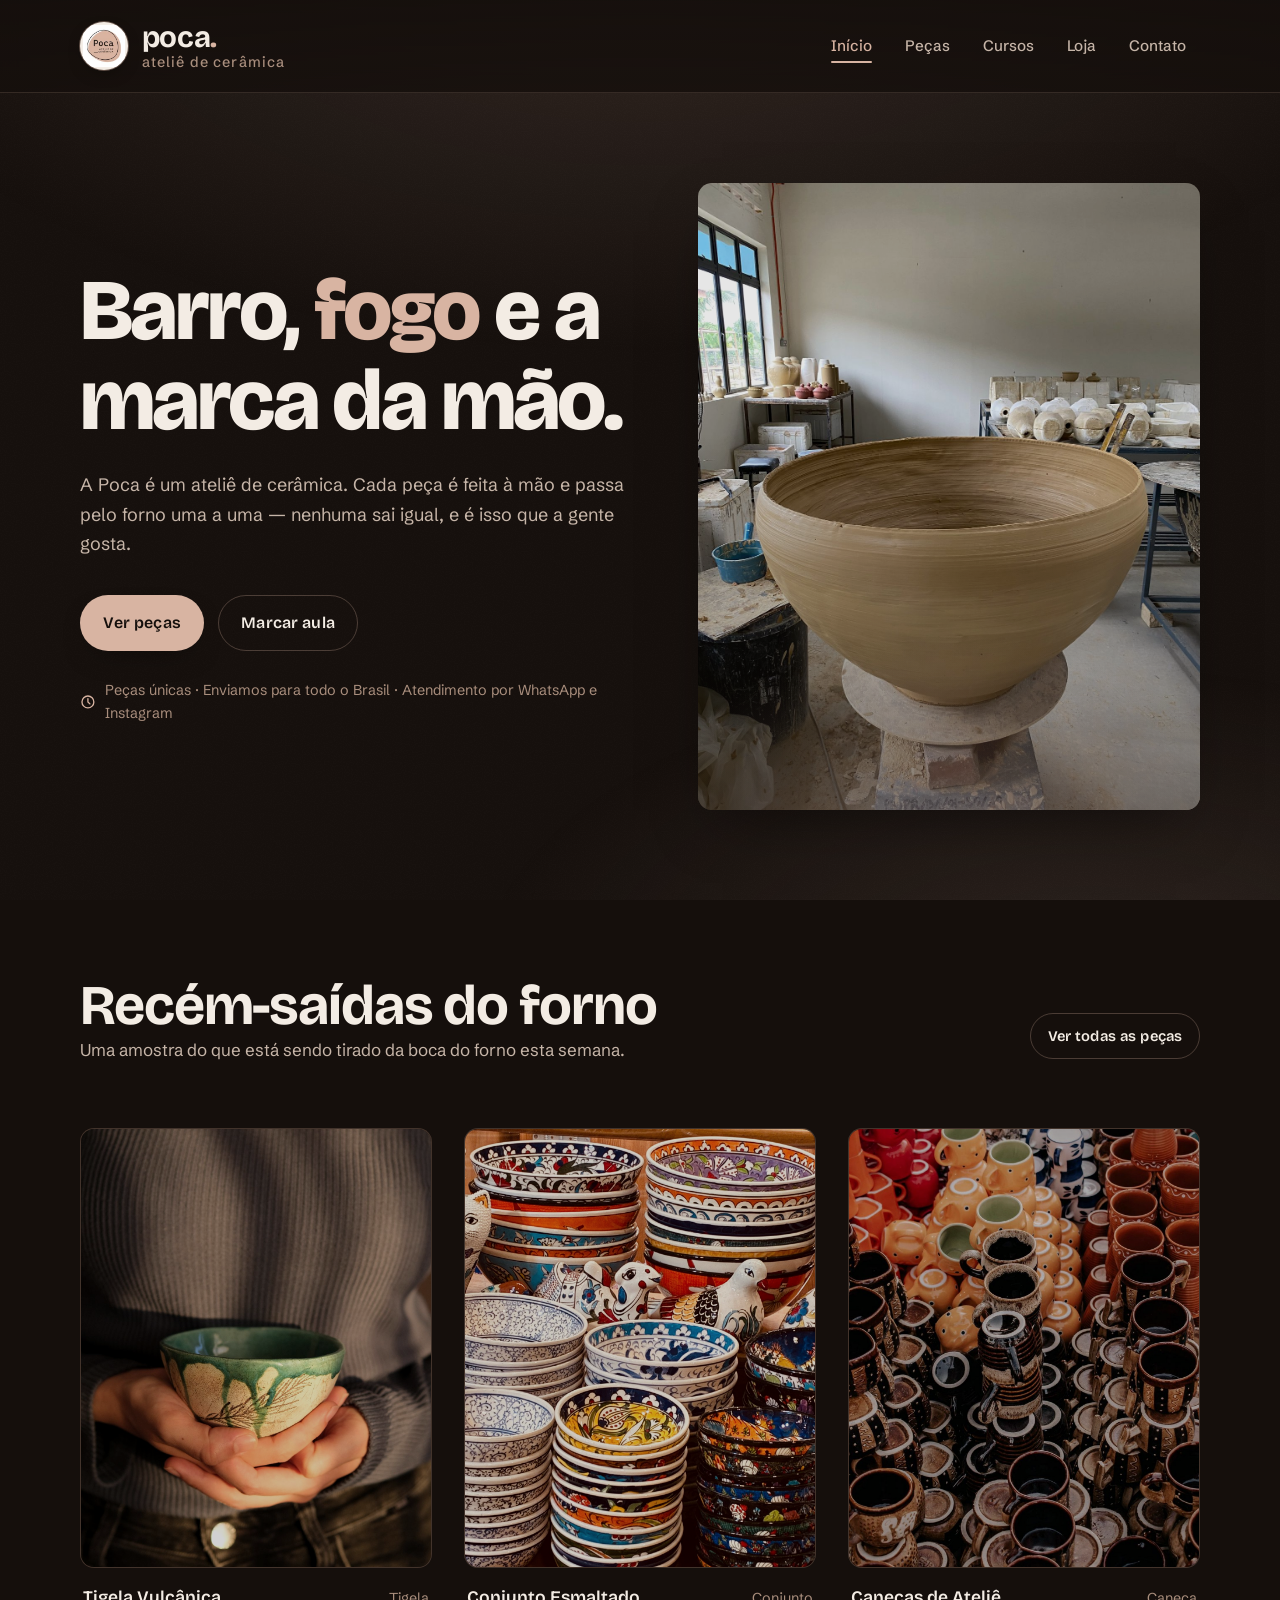
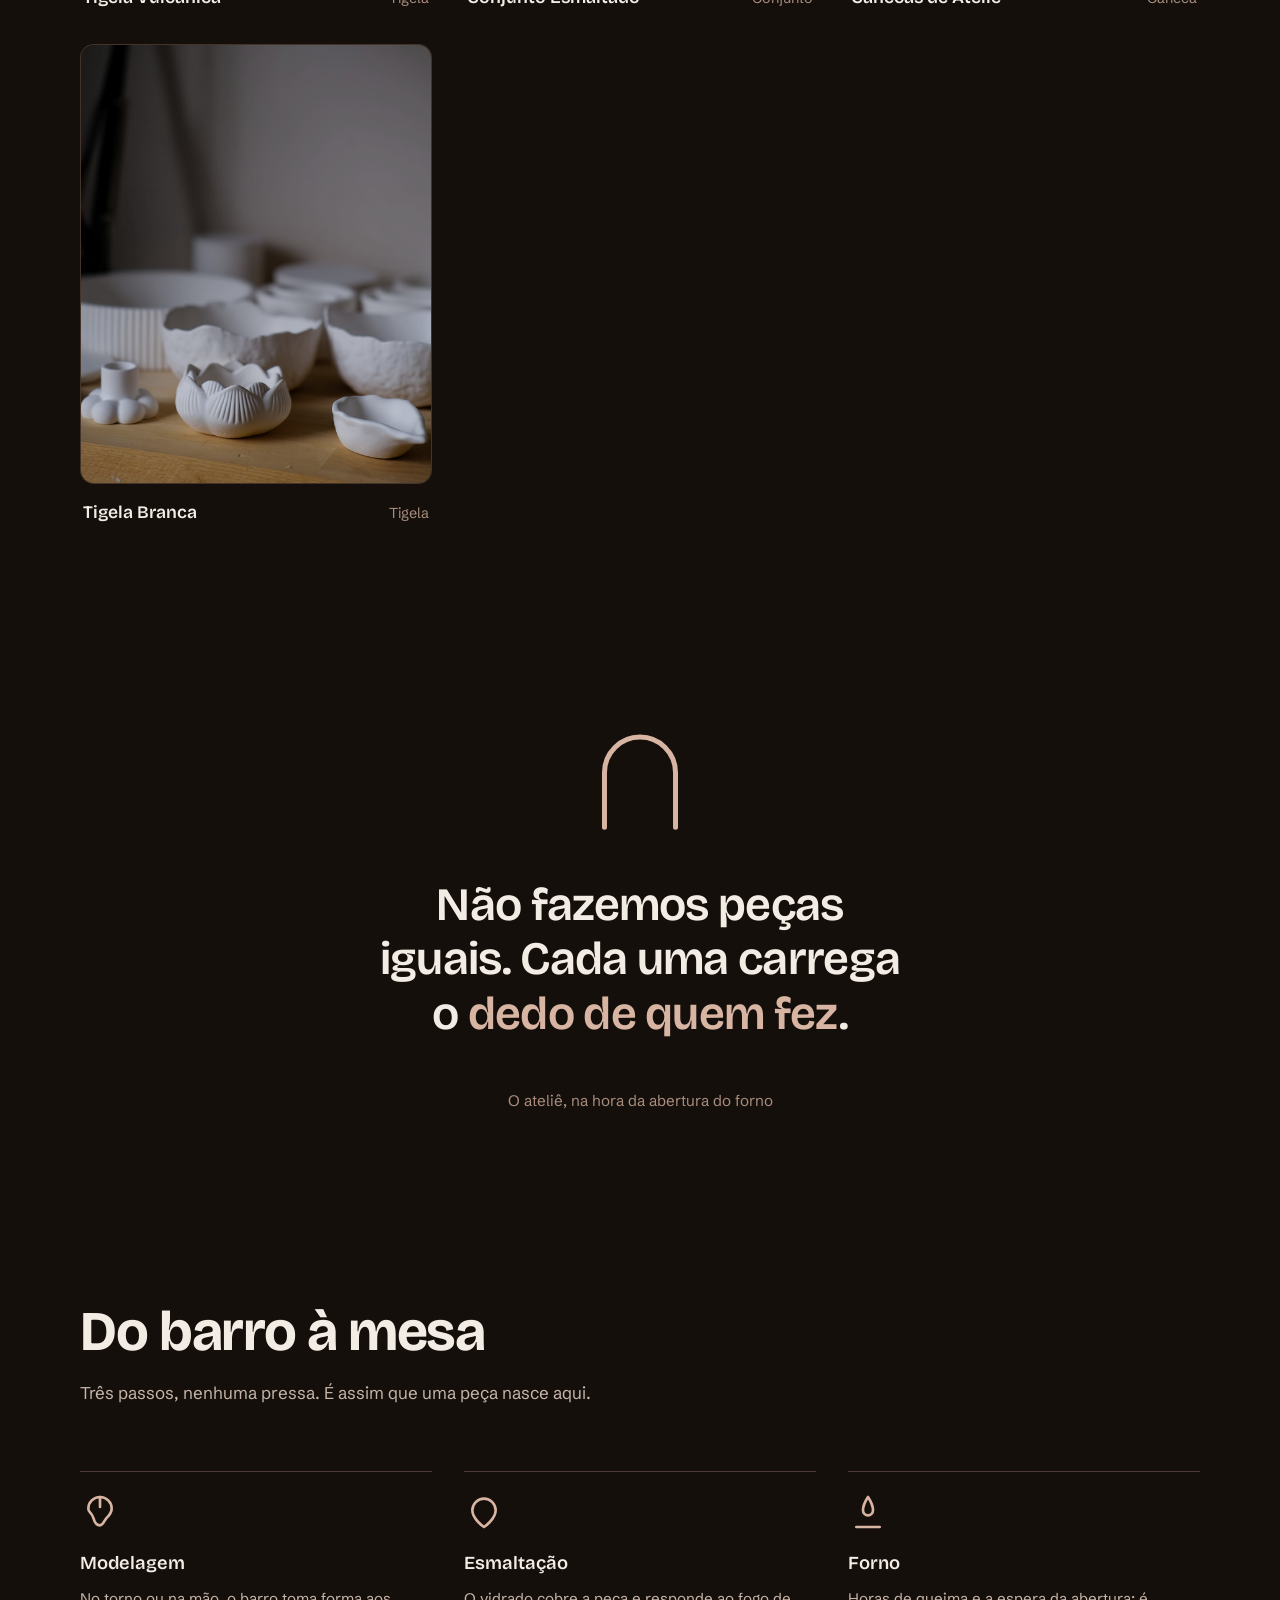
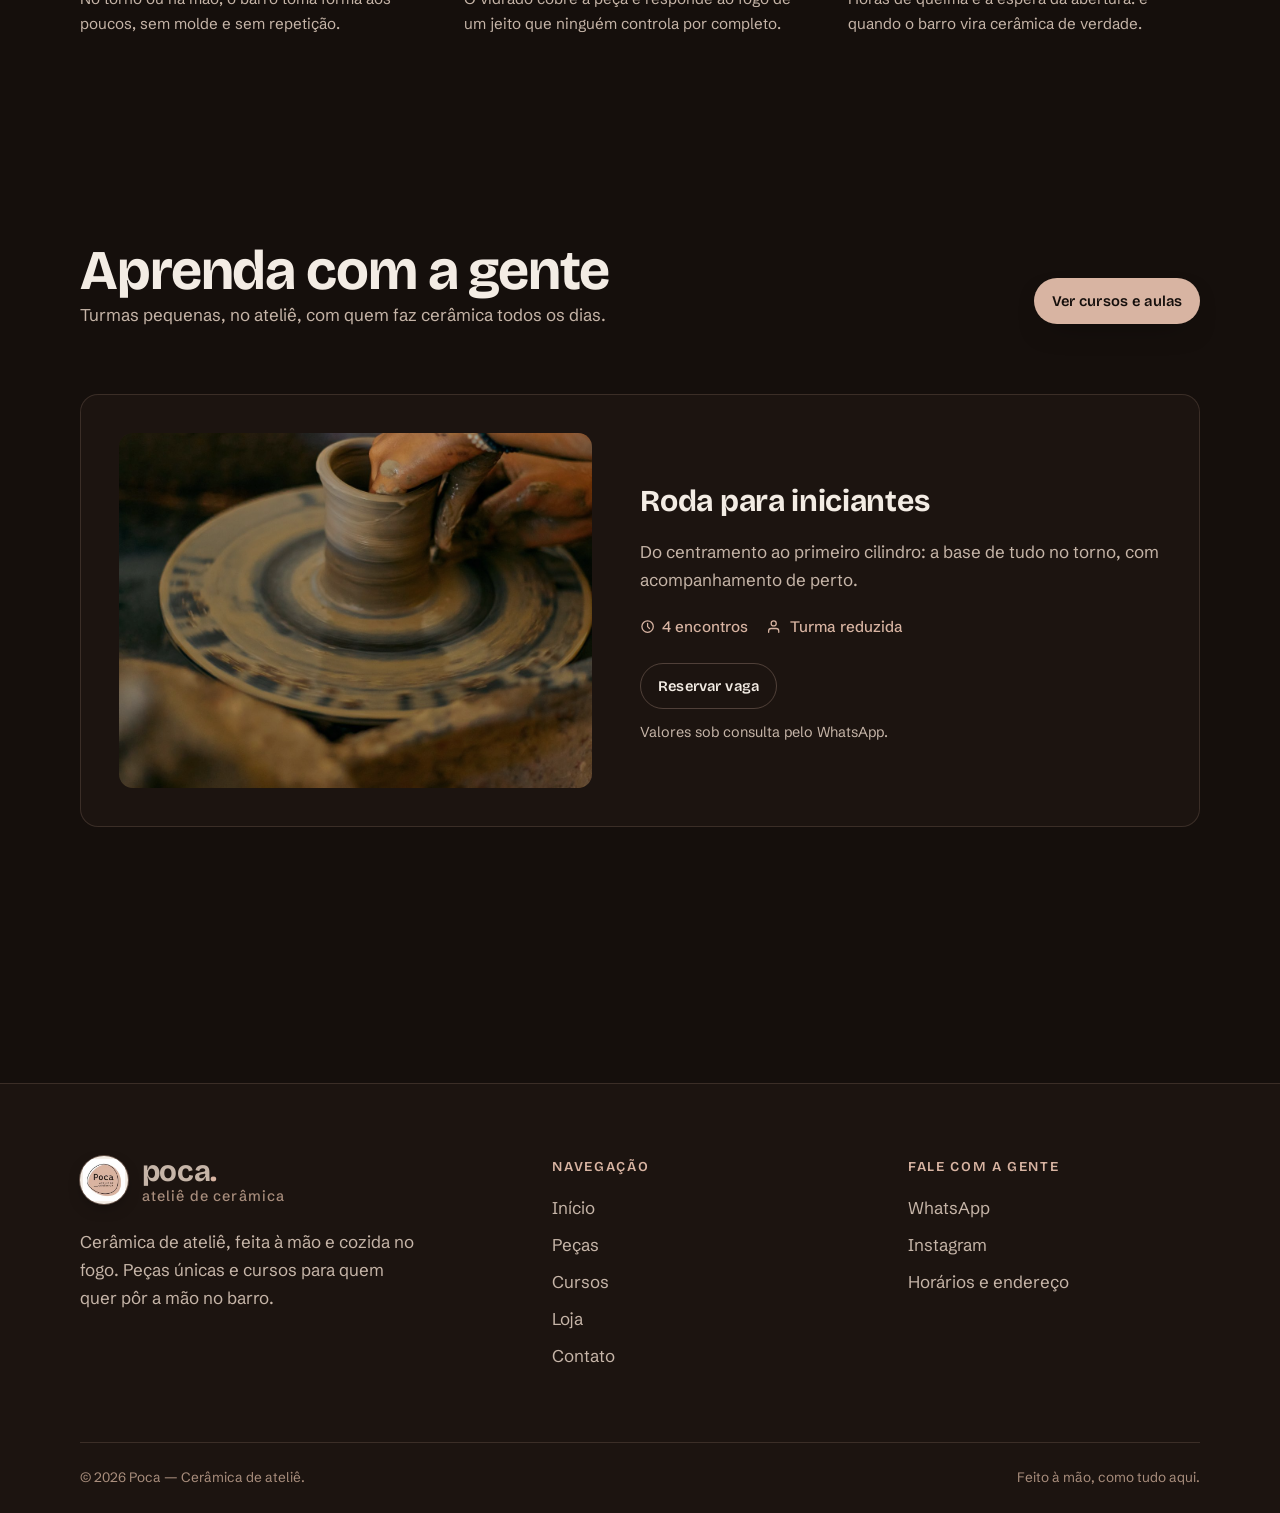
==== commit 4134713f: "update in the sizes Signed-off-by: José Guilherme Vanz <jvanz@jvanz.com>" ====
--- a/index.html
+++ b/index.html
@@ -18,7 +18,7 @@
     <div class="container site-header__inner">
       <a class="brand" href="index.html">
         <span class="brand__tile"><img src="assets/logo.jpg" alt="" width="42" height="42"></span>
-        <span class="brand__name">poca<span>.</span></span>
+        <span class="brand__text"><span class="brand__name">poca<span>.</span></span><span class="brand__tagline">ateliê de cerâmica</span></span>
       </a>
       <button class="nav-toggle" aria-expanded="false" aria-controls="site-nav" aria-label="Abrir menu">
         <span></span><span></span><span></span>
@@ -157,7 +157,7 @@
         <div class="site-footer__brand">
           <a class="brand" href="index.html">
             <span class="brand__tile"><img src="assets/logo.jpg" alt="" width="42" height="42"></span>
-            <span class="brand__name">poca<span>.</span></span>
+            <span class="brand__text"><span class="brand__name">poca<span>.</span></span><span class="brand__tagline">ateliê de cerâmica</span></span>
           </a>
           <p>Cerâmica de ateliê, feita à mão e cozida no fogo. Peças únicas e cursos para quem quer pôr a mão no barro.</p>
         </div>
--- a/assets/css/main.css
+++ b/assets/css/main.css
@@ -167,7 +167,7 @@
   align-items: center;
   justify-content: space-between;
   gap: 1rem;
-  height: 4.25rem;
+  height: 5.75rem;
 }
 .brand {
   display: inline-flex;
@@ -176,25 +176,37 @@
   text-decoration: none;
 }
 .brand__tile {
-  width: 2.6rem;
-  height: 2.6rem;
+  width: 3rem;
+  height: 3rem;
   flex: none;
   display: grid;
   place-items: center;
   background: var(--tile);
-  border-radius: 8px;
-  box-shadow: 0 0 0 1px rgba(0, 0, 0, 0.18), 0 6px 16px -6px rgba(0, 0, 0, 0.5);
+  border-radius: 50%;
+  box-shadow: 0 0 0 1px rgba(216, 180, 162, 0.4), 0 6px 16px -6px rgba(0, 0, 0, 0.5);
   overflow: hidden;
 }
-.brand__tile img { width: 100%; height: 100%; object-fit: cover; }
+.brand__tile img { width: 100%; height: 100%; object-fit: cover; transform: scale(0.88); }
+.brand__text {
+  display: grid;
+  gap: 0.15rem;
+  line-height: 1;
+}
 .brand__name {
   font-family: var(--font-display);
   font-weight: 700;
-  font-size: 1.35rem;
+  font-size: 1.85rem;
   letter-spacing: -0.01em;
   line-height: 1;
 }
 .brand__name span { color: var(--ember); }
+.brand__tagline {
+  font-size: 0.9rem;
+  font-weight: 500;
+  letter-spacing: 0.08em;
+  color: var(--clay);
+  white-space: nowrap;
+}
 
 .nav { display: flex; align-items: center; gap: 0.25rem; }
 .nav a {
@@ -774,7 +786,7 @@
 @media (max-width: 720px) {
   .nav {
     position: fixed;
-    inset: 4.25rem 0 auto 0;
+    inset: 5.75rem 0 auto 0;
     flex-direction: column;
     align-items: stretch;
     padding: 1rem var(--gutter) 1.5rem;
